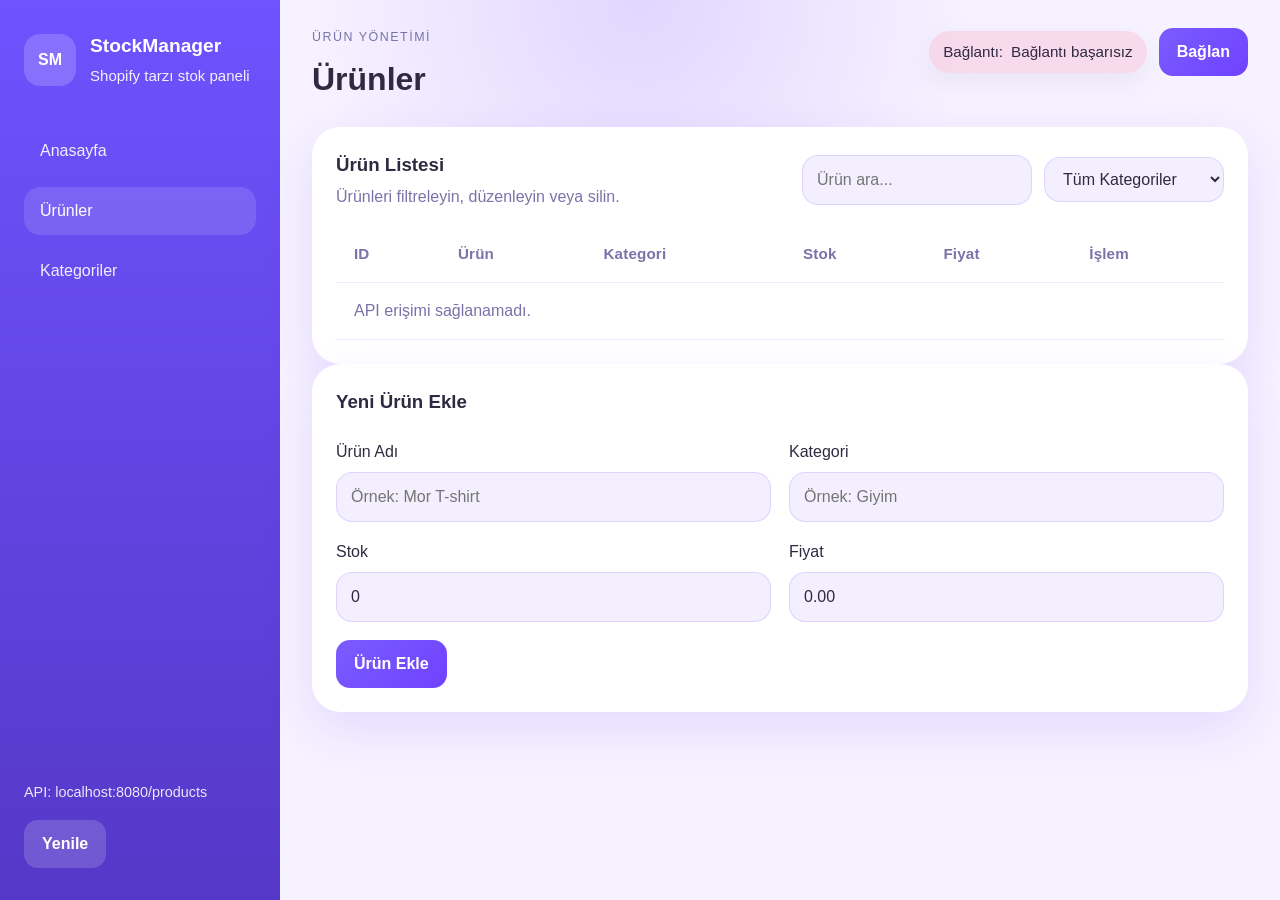
==== src/main/resources/static/products.html @ aa0d0ca6 "yeni getirdiğim güncellemeler yeni frontend ekledim ve açıklama kısmını düzenledim" ====
<!DOCTYPE html>
<html lang="tr">
<head>
  <meta charset="UTF-8">
  <meta name="viewport" content="width=device-width, initial-scale=1.0">
  <title>Stock Manager | Ürünler</title>
  <link rel="stylesheet" href="style.css">
</head>
<body>
  <div class="layout">
    <aside class="sidebar">
      <div class="brand">
        <span class="brand-mark">SM</span>
        <div>
          <h1>StockManager</h1>
          <p>Shopify tarzı stok paneli</p>
        </div>
      </div>
      <nav class="menu">
        <a href="index.html" class="menu-item">Anasayfa</a>
        <a href="products.html" class="menu-item active">Ürünler</a>
        <a href="products.html#categories" class="menu-item">Kategoriler</a>
      </nav>
      <div class="sidebar-footer">
        <p class="small-text">API: localhost:8080/products</p>
        <button id="reloadProducts" class="button button-secondary">Yenile</button>
      </div>
    </aside>
    <main class="main-content">
      <header class="page-header">
        <div>
          <p class="page-label">Ürün Yönetimi</p>
          <h2>Ürünler</h2>
        </div>
        <div class="top-actions">
          <div class="status-chip" id="loginStatus">Bağlantı: <span>Bekleniyor...</span></div>
          <button id="loginButton" class="button">Bağlan</button>
        </div>
      </header>
      <section class="card">
        <div class="card-header">
          <div>
            <h3>Ürün Listesi</h3>
            <p>Ürünleri filtreleyin, düzenleyin veya silin.</p>
          </div>
          <div class="header-actions">
            <input id="searchInput" class="input input-inline" placeholder="Ürün ara..." type="search">
            <select id="categoryFilter" class="input input-inline">
              <option value="">Tüm Kategoriler</option>
            </select>
          </div>
        </div>
        <div class="table-wrapper">
          <table class="product-table">
            <thead>
              <tr>
                <th>ID</th>
                <th>Ürün</th>
                <th>Kategori</th>
                <th>Stok</th>
                <th>Fiyat</th>
                <th>İşlem</th>
              </tr>
            </thead>
            <tbody id="productsTableBody">
              <tr><td colspan="6" class="empty-state">Ürünler yükleniyor...</td></tr>
            </tbody>
          </table>
        </div>
      </section>
      <section class="card form-card" id="categories">
        <div class="card-header">
          <h3>Yeni Ürün Ekle</h3>
        </div>
        <div class="form-grid">
          <label>
            <span>Ürün Adı</span>
            <input id="newName" class="input" placeholder="Örnek: Mor T-shirt">
          </label>
          <label>
            <span>Kategori</span>
            <input id="newCategory" class="input" placeholder="Örnek: Giyim">
          </label>
          <label>
            <span>Stok</span>
            <input id="newStock" class="input" type="number" min="0" value="0">
          </label>
          <label>
            <span>Fiyat</span>
            <input id="newPrice" class="input" type="number" min="0" step="0.01" value="0.00">
          </label>
          <button id="addProductButton" class="button">Ürün Ekle</button>
        </div>
      </section>
    </main>
  </div>
  <script src="auth.js"></script>
  <script src="products.js"></script>
</body>
</html>
---- src/main/resources/static/style.css ----
:root {
  --bg: #f6f2ff;
  --surface: #ffffff;
  --surface-soft: #f4efff;
  --text: #2f2a41;
  --muted: #7b72a9;
  --purple: #7b5cff;
  --purple-dark: #4e3b9b;
  --border: rgba(124, 91, 255, 0.15);
  --shadow: 0 18px 50px rgba(105, 50, 255, 0.12);
}

* {
  box-sizing: border-box;
}
html, body {
  margin: 0;
  min-height: 100%;
  font-family: "Inter", "Segoe UI", sans-serif;
  background: radial-gradient(circle at top, rgba(123, 92, 255, 0.18), transparent 30%), var(--bg);
  color: var(--text);
}
body {
  line-height: 1.5;
}
img {
  max-width: 100%;
}
button, input, select {
  font: inherit;
}
.layout {
  display: grid;
  grid-template-columns: 280px 1fr;
  min-height: 100vh;
}
.sidebar {
  background: linear-gradient(180deg, #6e53ff 0%, #5538c7 100%);
  padding: 32px 24px;
  color: #fff;
  display: flex;
  flex-direction: column;
}
.brand {
  display: flex;
  align-items: center;
  gap: 14px;
  margin-bottom: 40px;
}
.brand-mark {
  width: 52px;
  height: 52px;
  border-radius: 16px;
  display: grid;
  place-items: center;
  background: rgba(255,255,255,0.18);
  font-weight: 700;
  color: #fff;
}
.brand h1 {
  margin: 0;
  font-size: 1.2rem;
}
.brand p {
  margin: 4px 0 0;
  font-size: 0.94rem;
  opacity: 0.92;
}
.menu {
  display: flex;
  flex-direction: column;
  gap: 12px;
}
.menu-item {
  color: rgba(255,255,255,0.9);
  text-decoration: none;
  padding: 12px 16px;
  border-radius: 16px;
  transition: background 0.2s ease;
}
.menu-item:hover,
.menu-item.active {
  background: rgba(255,255,255,0.12);
  color: #fff;
}
.sidebar-footer {
  margin-top: auto;
}
.small-text {
  font-size: 0.9rem;
  opacity: 0.88;
  margin-bottom: 16px;
}
.main-content {
  padding: 28px 32px;
}
.page-header {
  display: flex;
  justify-content: space-between;
  gap: 16px;
  align-items: flex-start;
  margin-bottom: 24px;
}
.page-label {
  margin: 0 0 8px;
  color: var(--muted);
  text-transform: uppercase;
  letter-spacing: 0.12em;
  font-size: 0.78rem;
}
.page-header h2 {
  margin: 0;
  font-size: clamp(2rem, 2.4vw, 2.4rem);
}
.top-actions {
  display: flex;
  flex-wrap: wrap;
  gap: 12px;
  align-items: center;
}
.status-chip {
  display: inline-flex;
  align-items: center;
  gap: 8px;
  background: rgba(255,255,255,0.9);
  padding: 10px 14px;
  border-radius: 999px;
  font-size: 0.95rem;
  color: var(--text);
  box-shadow: 0 10px 30px rgba(0,0,0,0.06);
}
.button {
  border: none;
  border-radius: 14px;
  padding: 12px 18px;
  cursor: pointer;
  background: linear-gradient(135deg, #7b5cff, #6f42ff);
  color: #fff;
  font-weight: 600;
  transition: transform 0.18s ease, box-shadow 0.18s ease;
}
.button:hover {
  transform: translateY(-1px);
  box-shadow: 0 14px 30px rgba(123, 92, 255, 0.24);
}
.button-secondary {
  background: rgba(255,255,255,0.16);
  color: #fff;
}
.stats-grid {
  display: grid;
  grid-template-columns: repeat(4, minmax(0, 1fr));
  gap: 20px;
  margin-bottom: 24px;
}
.card,
.form-card {
  background: var(--surface);
  border-radius: 28px;
  padding: 24px;
  box-shadow: var(--shadow);
}
.stat-card {
  min-height: 150px;
}
.stat-title {
  margin: 0 0 10px;
  color: var(--muted);
}
.stat-card h3 {
  margin: 0;
  font-size: 2.2rem;
}
.card-header {
  display: flex;
  justify-content: space-between;
  align-items: center;
  gap: 16px;
  margin-bottom: 18px;
}
.card-header h3 {
  margin: 0 0 6px;
}
.card-header p {
  margin: 0;
  color: var(--muted);
}
.header-actions {
  display: flex;
  flex-wrap: wrap;
  gap: 12px;
  align-items: center;
}
.input {
  width: 100%;
  min-width: 180px;
  padding: 12px 14px;
  border-radius: 16px;
  border: 1px solid rgba(124, 91, 255, 0.18);
  background: var(--surface-soft);
  color: var(--text);
}
.input-inline {
  width: auto;
}
.product-grid {
  display: grid;
  grid-template-columns: repeat(3, minmax(0, 1fr));
  gap: 18px;
}
.product-card {
  background: #faf6ff;
  border-radius: 24px;
  padding: 22px;
  border: 1px solid rgba(123, 92, 255, 0.12);
}
.product-card h4 {
  margin: 0 0 10px;
}
.product-card p {
  margin: 0 0 18px;
  color: var(--muted);
}
.product-card .card-footer {
  display: flex;
  justify-content: space-between;
  align-items: center;
  gap: 12px;
}
.table-wrapper {
  overflow-x: auto;
}
.product-table {
  width: 100%;
  border-collapse: collapse;
}
.product-table th,
.product-table td {
  text-align: left;
  padding: 16px 18px;
  border-bottom: 1px solid rgba(124, 91, 255, 0.12);
}
.product-table thead th {
  color: var(--muted);
  font-size: 0.95rem;
  letter-spacing: 0.01em;
}
.product-table tbody tr:hover {
  background: rgba(123, 92, 255, 0.05);
}
.action-buttons {
  display: flex;
  gap: 8px;
  flex-wrap: wrap;
}
.action-button {
  border: none;
  background: rgba(123, 92, 255, 0.1);
  color: var(--purple-dark);
  padding: 8px 12px;
  border-radius: 12px;
  cursor: pointer;
  font-weight: 600;
}
.action-button.danger {
  background: rgba(255, 75, 115, 0.12);
  color: #c7325f;
}
.form-grid {
  display: grid;
  grid-template-columns: repeat(2, minmax(0, 1fr));
  gap: 18px;
  align-items: end;
}
.form-grid label {
  display: grid;
  gap: 8px;
}
.form-grid button {
  grid-column: span 2;
  justify-self: start;
}
.empty-state {
  color: var(--muted);
  padding: 36px 0;
  text-align: center;
}
@media (max-width: 1100px) {
  .stats-grid,
  .product-grid,
  .form-grid {
    grid-template-columns: 1fr 1fr;
  }
}
@media (max-width: 840px) {
  .layout {
    grid-template-columns: 1fr;
  }
  .sidebar {
    flex-direction: row;
    flex-wrap: wrap;
    gap: 20px;
  }
  .sidebar-footer {
    width: 100%;
  }
  .page-header,
  .card-header,
  .form-grid {
    flex-direction: column;
    align-items: stretch;
  }
  .product-grid {
    grid-template-columns: 1fr;
  }
}
@media (max-width: 640px) {
  .menu {
    width: 100%;
  }
  .input-inline {
    width: 100%;
  }
  .form-grid {
    grid-template-columns: 1fr;
  }
  .product-table th,
  .product-table td {
    padding: 12px 10px;
  }
}
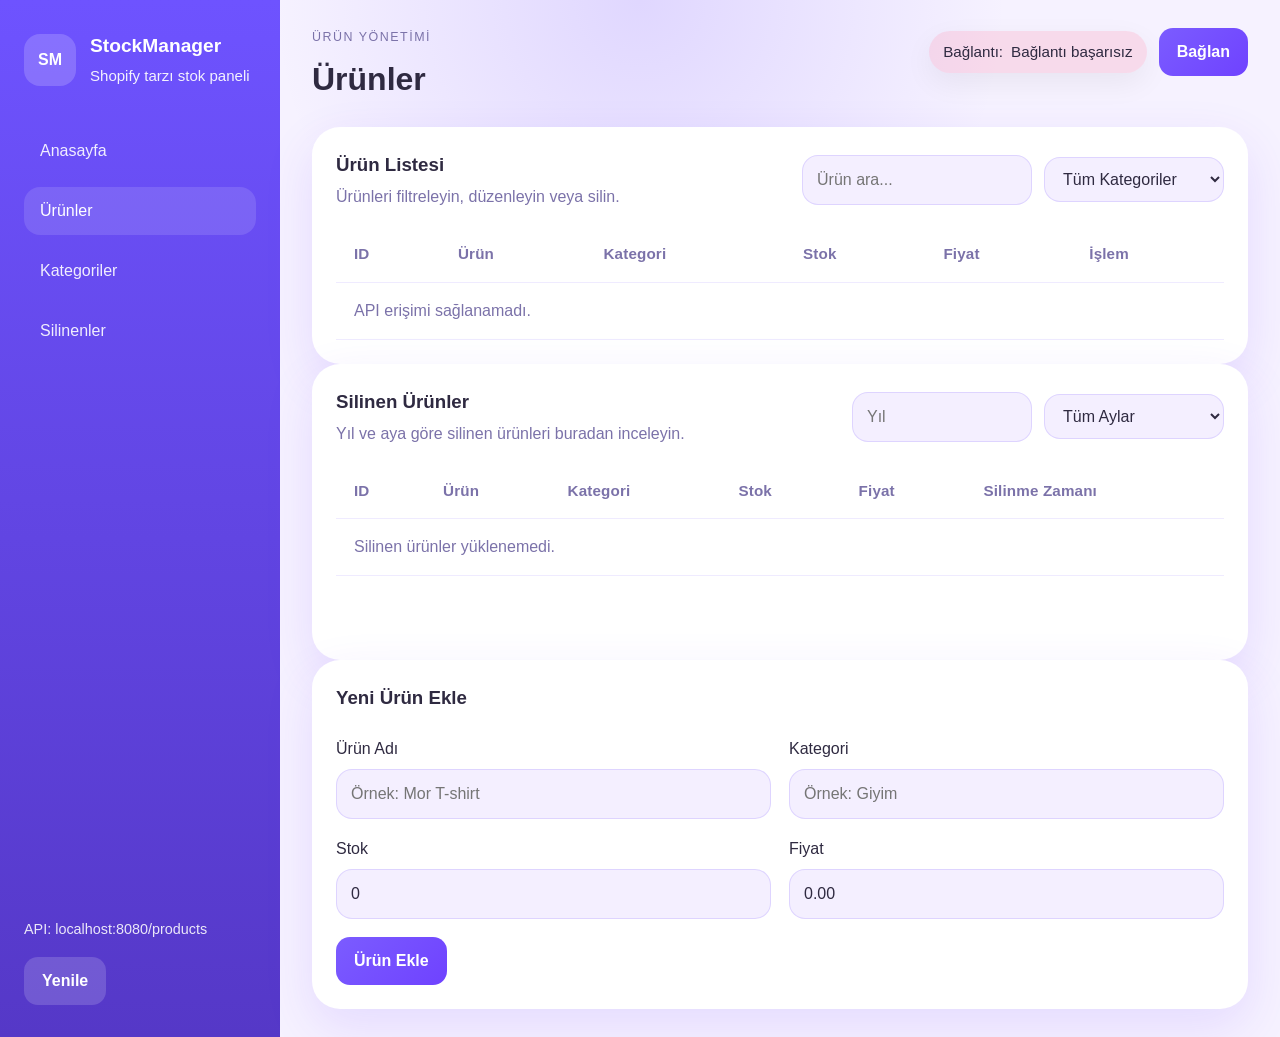
==== commit efa544c5: "silme işlemi" ====
--- a/src/main/resources/static/products.html
+++ b/src/main/resources/static/products.html
@@ -20,6 +20,7 @@
         <a href="index.html" class="menu-item">Anasayfa</a>
         <a href="products.html" class="menu-item active">Ürünler</a>
         <a href="products.html#categories" class="menu-item">Kategoriler</a>
+        <a href="products.html#deleted" class="menu-item">Silinenler</a>
       </nav>
       <div class="sidebar-footer">
         <p class="small-text">API: localhost:8080/products</p>
@@ -68,6 +69,52 @@
           </table>
         </div>
       </section>
+      <section class="card" id="deleted">
+        <div class="card-header">
+          <div>
+            <h3>Silinen Ürünler</h3>
+            <p>Yıl ve aya göre silinen ürünleri buradan inceleyin.</p>
+          </div>
+          <div class="header-actions">
+            <input id="deletedYear" class="input input-inline" placeholder="Yıl" type="number" min="2026" max="2100">
+            <select id="deletedMonth" class="input input-inline">
+              <option value="">Tüm Aylar</option>
+              <option value="1">Ocak</option>
+              <option value="2">Şubat</option>
+              <option value="3">Mart</option>
+              <option value="4">Nisan</option>
+              <option value="5">Mayıs</option>
+              <option value="6">Haziran</option>
+              <option value="7">Temmuz</option>
+              <option value="8">Ağustos</option>
+              <option value="9">Eylül</option>
+              <option value="10">Ekim</option>
+              <option value="11">Kasım</option>
+              <option value="12">Aralık</option>
+            </select>
+          </div>
+        </div>
+        <div class="table-wrapper">
+          <table class="product-table">
+            <thead>
+              <tr>
+                <th>ID</th>
+                <th>Ürün</th>
+                <th>Kategori</th>
+                <th>Stok</th>
+                <th>Fiyat</th>
+                <th>Silinme Zamanı</th>
+              </tr>
+            </thead>
+            <tbody id="deletedTableBody">
+              <tr><td colspan="6" class="empty-state">Silinen ürünler yükleniyor...</td></tr>
+            </tbody>
+          </table>
+        </div>
+        <div class="footer-actions" style="display:flex; justify-content:flex-end; margin-top:12px;">
+          <button id="loadDeletedButton" class="button button-secondary">Getir</button>
+        </div>
+      </section>
       <section class="card form-card" id="categories">
         <div class="card-header">
           <h3>Yeni Ürün Ekle</h3>
